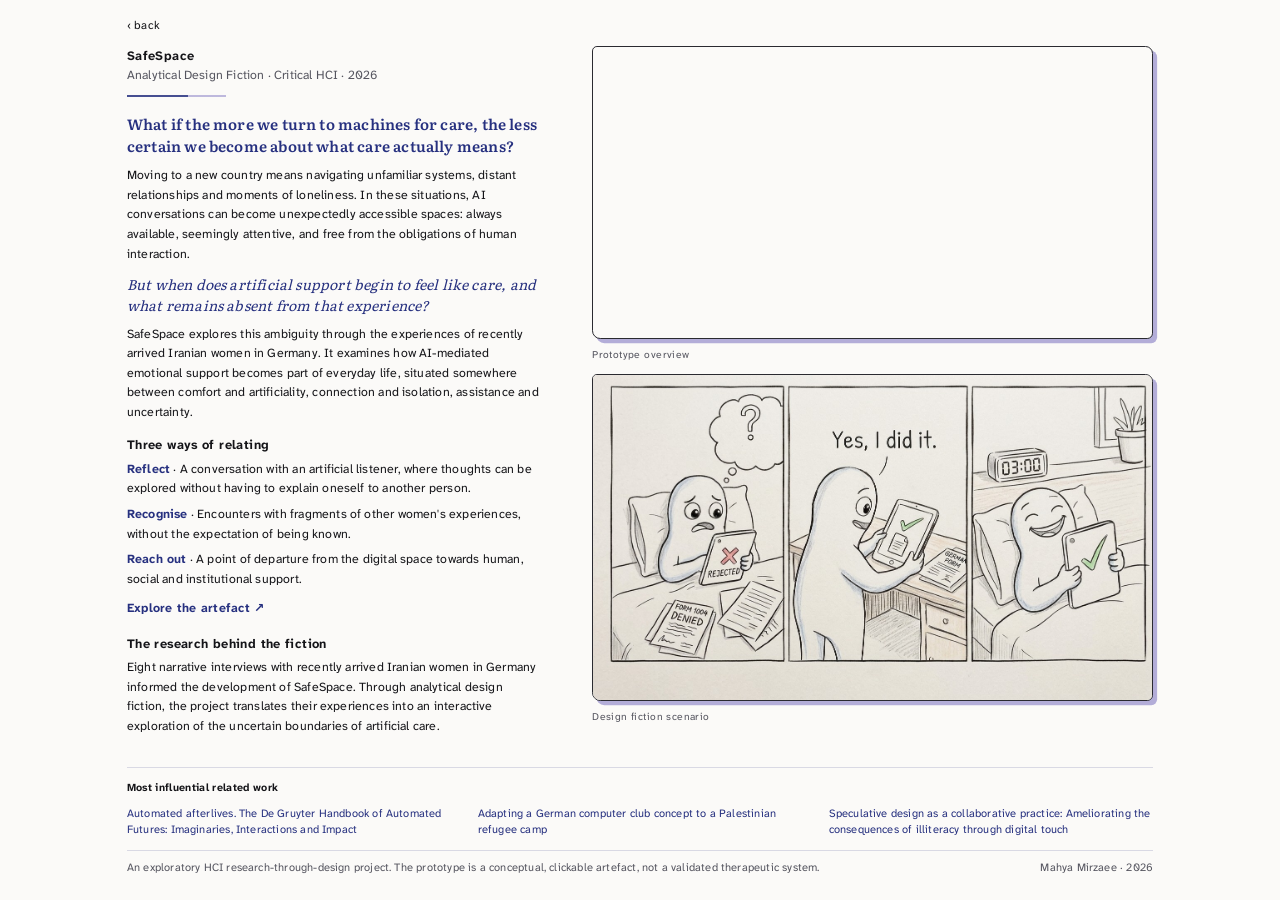
==== project.html @ 9c6891d4 "Back link goes to Design projects Co-Authored-By: Claude Opus 5.5 <noreply@anthropic.com>" ====
<!doctype html>
<html lang="en">
<head>
  <meta charset="utf-8">
  <meta name="viewport" content="width=device-width, initial-scale=1">
  <title>SafeSpace · Mahya Mirzaee</title>
  <meta name="description" content="SafeSpace: can a machine offer a sense of belonging without ever belonging to you? An analytical design fiction about AI-mediated care.">
  <meta name="theme-color" content="#fbfaf8">
  <link rel="stylesheet" href="project.css?v=14">
</head>
<body>
<div class="page">

  <nav class="top" aria-label="Site">
    <a href="https://mahyamirzaee.github.io/projects/">‹ back</a>
  </nav>

  <main>
  <!-- ===== Screen 1: text on the left, recording + two scenario pictures on the right ===== -->
  <section class="sheet" aria-labelledby="title">
    <div class="col">
      <h1 id="title">SafeSpace</h1>
      <p class="sub">Analytical Design Fiction · Critical HCI · 2026</p>
      <div class="thread" aria-hidden="true"></div>

      <p class="lead"><b>What if the more we turn to machines for care, the less certain we become about what care actually means?</b></p>
      <p>Moving to a new country means navigating unfamiliar systems, distant relationships and moments of loneliness. In these situations, AI conversations can become unexpectedly accessible spaces: always available, seemingly attentive, and free from the obligations of human interaction.</p>
      <p class="rq">But when does artificial support begin to feel like care, and what remains absent from that experience?</p>
      <p>SafeSpace explores this ambiguity through the experiences of recently arrived Iranian women in Germany. It examines how AI-mediated emotional support becomes part of everyday life, situated somewhere between comfort and artificiality, connection and isolation, assistance and uncertainty.</p>

      <h2>Three ways of relating</h2>
      <ol class="stages">
        <li><b>Reflect</b> · A conversation with an artificial listener, where thoughts can be explored without having to explain oneself to another person.</li>
        <li><b>Recognise</b> · Encounters with fragments of other women's experiences, without the expectation of being known.</li>
        <li><b>Reach out</b> · A point of departure from the digital space towards human, social and institutional support.</li>
      </ol>
      <a class="try" href="https://safespace-siegen.lovable.app/" target="_blank" rel="noopener">Explore the artefact ↗</a>

      <h2>The research behind the fiction</h2>
      <p>Eight narrative interviews with recently arrived Iranian women in Germany informed the development of SafeSpace. Through analytical design fiction, the project translates their experiences into an interactive exploration of the uncertain boundaries of artificial care.</p>
    </div>

    <!-- right side: the prototype overview video, and the scenario comic under it, in the same ink frame -->
    <div class="cluster pics">
      <figure>
        <!-- a silent video that loops like a GIF -->
        <div class="frame ink vid zoomable" data-cap="Prototype overview">
          <video src="video/prototype-overview.mp4" autoplay muted loop playsinline preload="auto" aria-label="Screen recording of the SafeSpace prototype: choosing a language, the home screen, Reflect, Stories and Find Support."></video>
        </div>
        <figcaption>Prototype overview</figcaption>
      </figure>
      <figure>
        <div class="frame ink comic zoomable" data-cap="Design fiction scenario">
          <img src="img/scenario-comic.jpg" alt="Three comic panels: a figure in bed reads 'Rejected' on a tablet next to a denied form; at a desk, with a German form, she says 'Yes, I did it.' as the tablet shows a check mark; at 03:00 in bed she smiles at the tablet's check mark.">
        </div>
        <figcaption>Design fiction scenario</figcaption>
      </figure>
    </div>
  </section>

  <section class="related related-plain" aria-labelledby="related-title">
    <h2 class="cluster-title" id="related-title">Most influential related work</h2>
    <ol>
      <li><a href="https://doi.org/10.1515/9783110792256-019" target="_blank" rel="noopener">Automated afterlives. The De Gruyter Handbook of Automated Futures: Imaginaries, Interactions and Impact</a></li>
      <li><a href="https://doi.org/10.1145/2631488.2631498" target="_blank" rel="noopener">Adapting a German computer club concept to a Palestinian refugee camp</a></li>
      <li><a href="https://doi.org/10.1145/3487917" target="_blank" rel="noopener">Speculative design as a collaborative practice: Ameliorating the consequences of illiteracy through digital touch</a></li>
    </ol>
  </section>
  </main>

  <footer class="foot">
    <span>An exploratory HCI research-through-design project. The prototype is a conceptual, clickable artefact, not a validated therapeutic system.</span>
    <span>Mahya Mirzaee · 2026</span>
  </footer>
</div>

<script>
  // Large view: click (or Enter) on a picture or video opens it big.
  // Close with a click anywhere, the × button, or Esc. Empty placeholders do nothing.
  (function () {
    var lb = document.createElement("div");
    lb.className = "lightbox";
    lb.hidden = true;
    lb.setAttribute("role", "dialog");
    lb.setAttribute("aria-modal", "true");
    lb.setAttribute("aria-label", "Large view");
    lb.innerHTML = '<button class="lb-close" type="button" aria-label="Close large view">×</button>' +
                   '<div class="lb-inner"></div><p class="lb-cap"></p>';
    document.body.appendChild(lb);
    var inner = lb.querySelector(".lb-inner");
    var cap = lb.querySelector(".lb-cap");
    var closeBtn = lb.querySelector(".lb-close");
    var opener = null;

    function open(tile) {
      var m = tile.querySelector("img, video");
      if (!m) return;
      var big;
      if (m.tagName === "VIDEO") {
        big = document.createElement("video");
        big.src = m.getAttribute("src");
        big.muted = true; big.loop = true; big.autoplay = true; big.playsInline = true; big.controls = true;
      } else {
        big = document.createElement("img");
        big.src = m.getAttribute("src");
        big.alt = m.getAttribute("alt") || "";
      }
      big.addEventListener("click", function (e) { e.stopPropagation(); });
      inner.replaceChildren(big);
      cap.textContent = tile.getAttribute("data-cap") || "";
      opener = tile;
      lb.hidden = false;
      document.documentElement.style.overflow = "hidden";
      closeBtn.focus();
    }
    function close() {
      if (lb.hidden) return;
      lb.hidden = true;
      inner.replaceChildren();
      document.documentElement.style.overflow = "";
      if (opener) opener.focus();
    }

    document.querySelectorAll(".zoomable").forEach(function (tile) {
      tile.tabIndex = 0;
      tile.setAttribute("role", "button");
      tile.setAttribute("aria-label", "Open large view");
      tile.addEventListener("click", function () { open(tile); });
      tile.addEventListener("keydown", function (e) {
        if (e.key === "Enter" || e.key === " ") { e.preventDefault(); open(tile); }
      });
    });
    lb.addEventListener("click", close);
    closeBtn.addEventListener("click", function (e) { e.stopPropagation(); close(); });
    document.addEventListener("keydown", function (e) { if (e.key === "Escape") close(); });
  })();
</script>
</body>
</html>
---- project.css ----
/* Project page foundation
   Same structure as the TACT page: two "screens" with a narrow text column
   beside a cluster of frames, a central statement, related work and a footer.
   Placeholders (dashed boxes, [square brackets]) are replaced with real content later. */

@font-face {
  font-family: "Literata";
  src: url("fonts/Literata.woff2") format("woff2");
  font-weight: 200 900;
  font-display: swap;
}
@font-face {
  font-family: "Atkinson Hyperlegible Next";
  src: url("fonts/AtkinsonHyperlegibleNext.woff2") format("woff2");
  font-weight: 200 800;
  font-display: swap;
}

:root {
  --paper: #fbfaf8;
  --ink: #141418;
  --soft: #55555f;
  --indigo: #26307f;
  --lilac: #b3add8;
  --rule: rgba(38, 48, 127, 0.16);
  --concept: #8a5a2b;
  --head: "Literata", Georgia, serif;
  --text: "Atkinson Hyperlegible Next", system-ui, sans-serif;
}

* { box-sizing: border-box; }
html { -webkit-text-size-adjust: 100%; }
body {
  margin: 0;
  background: var(--paper);
  color: var(--ink);
  font-family: var(--text);
  font-size: 15px;
  line-height: 1.58;
  letter-spacing: 0.015em;
}
a { color: inherit; text-underline-offset: 0.2em; text-decoration-thickness: 1px; }
a:focus-visible, button:focus-visible, .zoomable:focus-visible { outline: 2px solid var(--indigo); outline-offset: 2px; }
img, video { display: block; max-width: 100%; }
p { margin: 0 0 0.9em; }
figure { margin: 0; }

/* ---------- Page frame ---------- */
.page { max-width: 1340px; margin: 0 auto; padding: 28px 48px 24px; }
@media (min-width: 1000px) { .page { zoom: 0.825; } }   /* desktop shown at 82.5% */

.top { margin-bottom: 24px; font-size: 14px; }
.top a { text-decoration: none; }
.top a:hover { text-decoration: underline; }

/* one "screen": text column + cluster of frames */
.sheet {
  display: grid;
  grid-template-columns: minmax(0, 400px) minmax(0, 1fr);
  gap: clamp(40px, 5vw, 88px);
  align-items: start;
}
.sheet > .cluster { display: grid; gap: 16px; justify-self: end; width: 100%; max-width: 680px; }

/* ---------- Text column ---------- */
.col h1, .col h2, .cluster-title {
  margin: 0;
  font-family: var(--text);
  font-size: 15.5px;
  font-weight: 700;
  letter-spacing: 0.03em;
}
.col h2 { margin-top: 1.3em; }
.col h2:first-child { margin-top: 0; }
.col h2 + p, .col h2 + ol { margin-top: 0.35em; }
.sub { margin: 0 0 1.1em; color: var(--soft); }

/* the thread line under the title: one indigo thread with a short lilac stretch (not a weave) */
.thread {
  width: 120px;
  height: 3px;
  margin: 0 0 1.4em;
  background: linear-gradient(90deg, var(--indigo) 0 62%, var(--lilac) 62% 100%);
  opacity: 0.85;
}

.lead { font-family: var(--head); font-size: 18px; line-height: 1.45; color: var(--indigo); }
.rq { font-family: var(--head); font-style: italic; font-size: 17px; line-height: 1.5; color: var(--indigo); }
.stages { list-style: none; margin: 0.4em 0 0; padding: 0; }
.stages li { margin-bottom: 0.8em; }
.small { font-size: 14px; color: var(--soft); }

ol.qs { margin: 0; padding-left: 1.3em; }
ol.qs li { margin-bottom: 0.7em; padding-left: 0.2em; }
.qs b { font-weight: 700; }

/* ---------- Labels: staged / speculative ---------- */
.note {
  font-size: 11.5px;
  letter-spacing: 0.08em;
  text-transform: uppercase;
  color: var(--indigo);
}
.note.concept { color: var(--concept); }
figcaption, .mosaic-caption { margin: 8px 0 0; font-size: 12.5px; line-height: 1.5; color: var(--soft); }

/* ---------- Frames and placeholders ---------- */
.frame { position: relative; overflow: hidden; background: #fff; outline: 1px solid var(--rule); outline-offset: -1px; }
.frame img, .frame video { width: 100%; height: 100%; object-fit: cover; }
.r32 { aspect-ratio: 3 / 2; width: 100%; }
.r43 { aspect-ratio: 4 / 3; }

.placeholder {
  display: flex;
  align-items: center;
  justify-content: center;
  padding: 12px;
  text-align: center;
  font-size: 13px;
  color: var(--soft);
  background: #f3f1f6;
  outline: 1px dashed rgba(20, 20, 24, 0.28);
  outline-offset: -1px;
}

/* ---------- Slideshow: a quiet fade between screen captures ---------- */
.slides .slide { position: absolute; inset: 0; width: 100%; height: 100%; opacity: 0; transition: opacity 900ms ease; }
.slides .slide.on { opacity: 1; z-index: 1; }
@media (prefers-reduced-motion: reduce) { .slides .slide { transition: none; } }

.slidebar { display: flex; justify-content: space-between; align-items: baseline; gap: 16px; margin-top: 6px; }
.try { color: var(--indigo); font-weight: 700; font-size: 15px; letter-spacing: 0.02em; text-decoration: none; white-space: nowrap; }
.try:hover { text-decoration: underline; text-underline-offset: 0.25em; }
.controls { display: flex; align-items: center; gap: 4px; flex-shrink: 0; font-size: 14px; }
.controls button { border: 0; background: none; padding: 6px 9px; font: inherit; color: var(--ink); cursor: pointer; }
.controls .count { min-width: 2.6em; text-align: center; font-variant-numeric: tabular-nums; }

/* ---------- Prototype in use: a mosaic of tiles ---------- */
.in-use .cluster-title { margin: 0 0 6px; font-size: 13px; }
.mosaic { display: grid; grid-template-columns: repeat(6, 1fr); grid-auto-rows: 58px; gap: 8px; }
.tile { position: relative; overflow: hidden; background: #ece9f1; }
.tile img, .tile video { width: 100%; height: 100%; object-fit: cover; }
.t-a { grid-column: 1 / 5; grid-row: 1 / 6; }   /* large */
.t-b { grid-column: 5 / 7; grid-row: 1 / 3; }   /* small, top */
.t-c { grid-column: 5 / 7; grid-row: 3 / 6; }   /* small, bottom */
.tile-label {
  position: absolute; left: 6px; bottom: 6px;
  padding: 2px 7px; border-radius: 3px;
  background: rgba(251, 250, 248, 0.88);
  font-size: 10.5px; letter-spacing: 0.03em; color: var(--indigo);
  pointer-events: none;
}

/* hover: a tile grows a little; click: it opens large */
.zoomable { cursor: zoom-in; transition: transform 350ms ease, box-shadow 350ms ease; }
.zoomable:hover, .zoomable:focus-visible { transform: scale(1.05); z-index: 2; box-shadow: 0 10px 28px rgba(20, 20, 24, 0.18); }
.frame.zoomable:hover { transform: scale(1.02); }
@media (prefers-reduced-motion: reduce) { .zoomable, .zoomable:hover { transition: none; transform: none; } }

/* ---------- Central statement ---------- */
.statement { margin: 56px 0 8px; padding: 72px 0 80px; border-top: 1px solid var(--rule); text-align: center; }
.statement-label { margin: 0 0 22px; font-size: 12px; letter-spacing: 0.12em; text-transform: uppercase; color: var(--soft); }
.statement blockquote {
  margin: 0 auto;
  max-width: 24ch;
  font-family: var(--head);
  font-size: clamp(26px, 3.2vw, 40px);
  line-height: 1.3;
  color: var(--indigo);
}
.statement blockquote::after {
  content: "";
  display: block;
  width: 120px; height: 3px;
  margin: 30px auto 0;
  background: linear-gradient(90deg, var(--indigo) 0 62%, var(--lilac) 62% 100%);
  opacity: 0.7;
}
@media (min-width: 1000px) {
  .statement blockquote { max-width: none; white-space: nowrap; font-size: clamp(22px, 2.1vw, 32px); }
}

/* ---------- Screen 2: future direction ---------- */
.future h2 { margin-top: 0; }
.intention {
  margin: 14px 0 4px;
  padding-left: 14px;
  border-left: 2px solid var(--lilac);
  font-family: var(--head); font-style: italic; font-size: 16.5px; line-height: 1.45; color: var(--indigo);
}
.intention span {
  display: block; margin-bottom: 2px;
  font-family: var(--text); font-style: normal; font-size: 12px; font-weight: 700; letter-spacing: 0.04em; color: var(--ink);
}

/* ---------- Related work: one row across the page ---------- */
.related { margin-top: 44px; padding-top: 18px; border-top: 1px solid var(--rule); }
.related .cluster-title { margin: 0 0 12px; font-size: 13px; }
.related ol { display: grid; grid-template-columns: repeat(3, 1fr); gap: 32px; margin: 0; padding: 0; list-style: none; counter-reset: rw; }
.related li { counter-increment: rw; font-size: 13.5px; line-height: 1.45; }
.related li::before { content: counter(rw); display: block; margin-bottom: 4px; font-size: 11px; color: var(--soft); }
.related a { color: var(--indigo); text-decoration: none; }
.related a:hover { text-decoration: underline; }

/* ---------- Footer ---------- */
.foot {
  margin-top: 36px; padding-top: 14px;
  border-top: 1px solid var(--rule);
  display: flex; justify-content: space-between; flex-wrap: wrap; gap: 10px;
  font-size: 13.5px; color: var(--soft);
}

/* ---------- Large view ---------- */
.lightbox {
  position: fixed; inset: 0; z-index: 50;
  display: flex; flex-direction: column; align-items: center; justify-content: center; gap: 14px;
  padding: 48px 24px 32px;
  background: rgba(251, 250, 248, 0.97);
  cursor: zoom-out;
}
.lightbox[hidden] { display: none; }
.lb-inner { max-width: min(1200px, 92vw); max-height: 80vh; display: flex; }
.lb-inner img, .lb-inner video { max-width: 100%; max-height: 80vh; object-fit: contain; box-shadow: 0 12px 40px rgba(20, 20, 24, 0.18); cursor: default; }
.lb-cap { margin: 0; text-align: center; font-size: 14px; color: var(--soft); }
.lb-close { position: absolute; top: 14px; right: 18px; border: 0; background: none; font-size: 34px; line-height: 1; color: var(--indigo); cursor: pointer; }

/* ---------- Tablet and phone ---------- */
@media (max-width: 900px) {
  body { font-size: 16px; }
  .page { padding: 32px 24px 44px; }
  .top { margin-bottom: 40px; }
  .sheet { grid-template-columns: 1fr; gap: 28px; }
  .sheet > .cluster { justify-self: stretch; max-width: none; }
  .statement { margin-top: 48px; padding: 48px 0 56px; }
}
@media (max-width: 760px) { .related ol { grid-template-columns: 1fr; gap: 14px; } }
@media (max-width: 480px) {
  .page { padding: 28px 16px 40px; }
  .mosaic { grid-auto-rows: 40px; gap: 6px; }
  .slidebar { flex-wrap: wrap; }
}

/* ---------- SafeSpace layout: recording on top, two scenario pictures under it ---------- */
.rec video { object-fit: contain; background: #f3f1f6; }   /* a phone-shaped recording sits centred, not cropped */
/* temporary app screenshots: phone screens shown whole on a soft background */
.strip { display: flex; justify-content: center; gap: 4%; padding: 3% 4%; background: #efede8; }
.strip img { width: auto; height: 100%; max-width: 30%; object-fit: contain; box-shadow: 0 4px 16px rgba(20, 20, 24, 0.12); border-radius: 6px; }
.shot { background: #efede8; }
.shot img { object-fit: contain; padding: 4%; }

/* the whole first screen fits the window: the pictures shrink with the window height */
@media (min-width: 901px) {
  .page { padding-top: 20px; }
  .top { margin-bottom: 14px; }
  .sheet > .cluster.pics {
    grid-template-columns: 1fr 1fr;
    grid-template-rows: 3fr 2fr;
    gap: 12px;
    height: calc((100vh - 90px) / 0.825);   /* /0.825 undoes the desktop zoom */
    max-height: 820px;
  }
  .pics .rec { grid-column: 1 / 3; }
  .sheet .col h2 { margin-top: 1em; }
  .sheet .col .stages li { margin-bottom: 0.5em; }
  .sheet .try { display: inline-block; margin-top: 4px; }
}
@media (max-width: 900px) {
  .pics { grid-template-columns: 1fr 1fr; gap: 8px; }
  .pics .rec { grid-column: 1 / 3; aspect-ratio: 3 / 2; }
  .pics .frame:not(.rec) { aspect-ratio: 4 / 3; }
}

/* half screen: three text columns side by side */
.three { display: grid; grid-template-columns: repeat(3, 1fr); gap: clamp(28px, 4vw, 64px); }
.three .col h2 { margin-top: 0; }

/* tighter statement so the whole page is about one and a half screens */
.statement { margin: 40px 0 0; padding: 44px 0 48px; }
.statement blockquote::after { margin-top: 22px; }
.related { margin-top: 32px; }
.foot { margin-top: 24px; }

@media (max-width: 900px) {
  .three { grid-template-columns: 1fr; gap: 8px; }
  .three .col h2 { margin-top: 1em; }
}
@media (max-width: 480px) { .pair { gap: 8px; } }

/* longer statement: let it wrap over two lines */
@media (min-width: 1000px) {
  .statement blockquote { white-space: normal; max-width: 40ch; font-size: clamp(22px, 2vw, 30px); }
}
.three .intention { margin-top: 6px; }

/* the longer intro text: a wider left column so it still fits in the first screen */
@media (min-width: 901px) {
  .sheet { grid-template-columns: minmax(0, 500px) minmax(0, 1fr); gap: clamp(32px, 4vw, 64px); }
  .sheet .col p { margin-bottom: 0.7em; }
  .sheet .col .lead { margin-bottom: 0.6em; }
}
@media (min-width: 901px) and (max-height: 700px) {
  .page { padding-top: 10px; }
  .top { margin-bottom: 6px; }
  .sheet .col h2 { margin-top: 0.8em; }
}

/* ---------- Right side v2: video + comic, stacked, in a light hand-drawn ink frame ---------- */
@media (min-width: 901px) {
  .sheet > .cluster.pics {
    display: flex; flex-direction: column; gap: 14px;
    height: auto; max-height: none;
    /* keep both frames inside the first screen: width follows the window height */
    width: 100%;
    max-width: min(680px, calc(((100vh - 40px) / 0.825 - 140px) / 1.11));
  }
}
@media (max-width: 900px) { .sheet > .cluster.pics { display: flex; flex-direction: column; gap: 14px; } }

/* the ink frame: a thin dark line like the comic's panels, slightly rounded, with a small playful lilac offset */
.frame.ink {
  outline: none;
  border: 1.6px solid #2a2a30;
  border-radius: 6px 9px 7px 10px;   /* a little uneven, like a hand-drawn box */
  box-shadow: 5px 5px 0 var(--lilac);
  background: #fbfaf8;
}
.vid { aspect-ratio: 1846 / 964; }              /* the recording's own shape: no blank bands */
.vid video { object-fit: cover; }
.comic { aspect-ratio: 1343 / 784; }
.comic img { object-fit: cover; }
.pics figcaption { margin-top: 9px; font-size: 12.5px; letter-spacing: 0.04em; color: var(--soft); }
.frame.ink.zoomable:hover { transform: rotate(-0.4deg) scale(1.01); }

/* text under the big statement */
.statement-text { max-width: 62ch; margin: 22px auto 0; color: var(--soft); font-size: 15px; }

/* ---------- Second part v2: compact, minimal, same columns as the first screen ---------- */
.second {
  display: grid;
  grid-template-columns: minmax(0, 500px) minmax(0, 1fr);
  gap: clamp(32px, 4vw, 64px);
  align-items: start;
  margin-top: 44px; padding-top: 30px;
  border-top: 1px solid var(--rule);
}
.second .col h2 { margin-top: 1.1em; }
.second .col h2:first-child { margin-top: 0; }
.second .col p { margin-bottom: 0.6em; }

/* the five tensions: two words pulled apart by a thin indigo-to-lilac thread, no numbers */
.tensions { width: 100%; max-width: 680px; justify-self: end; }
.tensions .cluster-title { margin: 0 0 10px; }
.tensions ul { list-style: none; margin: 0; padding: 0; }
.tensions li { padding: 11px 0 10px; border-bottom: 1px solid var(--rule); }
.tensions li:first-child { border-top: 1px solid var(--rule); }
.pull { display: flex; align-items: center; gap: 14px; margin: 0 0 3px; font-family: var(--head); font-size: 17px; color: var(--indigo); }
.pull span { white-space: nowrap; }
.pull i { flex: 1; height: 1.5px; min-width: 30px; background: linear-gradient(90deg, var(--indigo), var(--lilac)); opacity: 0.6; }
.tensions .q { margin: 0; font-size: 13.5px; color: var(--soft); }
.tension-note { margin: 12px 0 0; font-family: var(--head); font-style: italic; font-size: 14.5px; color: var(--indigo); }

.related { margin-top: 30px; }

@media (max-width: 900px) {
  .second { grid-template-columns: 1fr; gap: 28px; margin-top: 36px; }
  .tensions { justify-self: stretch; max-width: none; }
}
@media (max-width: 480px) {
  .pull { font-size: 15px; gap: 10px; }
  .pull span { white-space: normal; }
}

/* ---------- Second part v3: one short band, so the page needs almost no scrolling ---------- */
.second { margin-top: 26px; padding-top: 20px; }
.second .col p { margin: 0.35em 0 0; }
.tensions li, .tensions li:first-child { border: 0; }
.tensions ul { display: grid; grid-template-columns: 1fr 1fr; column-gap: 34px; row-gap: 4px; }
.tensions li.pull { padding: 3px 0; margin: 0; font-size: 15.5px; }
.lead b { font-weight: 600; }

.related-line { margin: 22px 0 0; font-size: 13px; color: var(--soft); }
.related-line span { margin-right: 10px; font-weight: 700; color: var(--ink); }
.related-line a { color: var(--indigo); text-decoration: none; }
.related-line a:hover { text-decoration: underline; }
.foot { margin-top: 14px; padding-top: 10px; }

@media (max-width: 480px) { .tensions ul { grid-template-columns: 1fr; } }

/* v13: all text in the left column; the explore link sits between the spaces and the research */
.sheet .col .try + h2 { margin-top: 1.2em; }
.stages li b { color: var(--indigo); }
.related-line { margin-top: 26px; padding-top: 14px; border-top: 1px solid var(--rule); }

/* related work: titles only, in one horizontal row, no numbers */
.related-plain { margin-top: 26px; padding-top: 14px; }
.related-plain li::before { content: none; }
.related-plain li { font-size: 13.5px; }
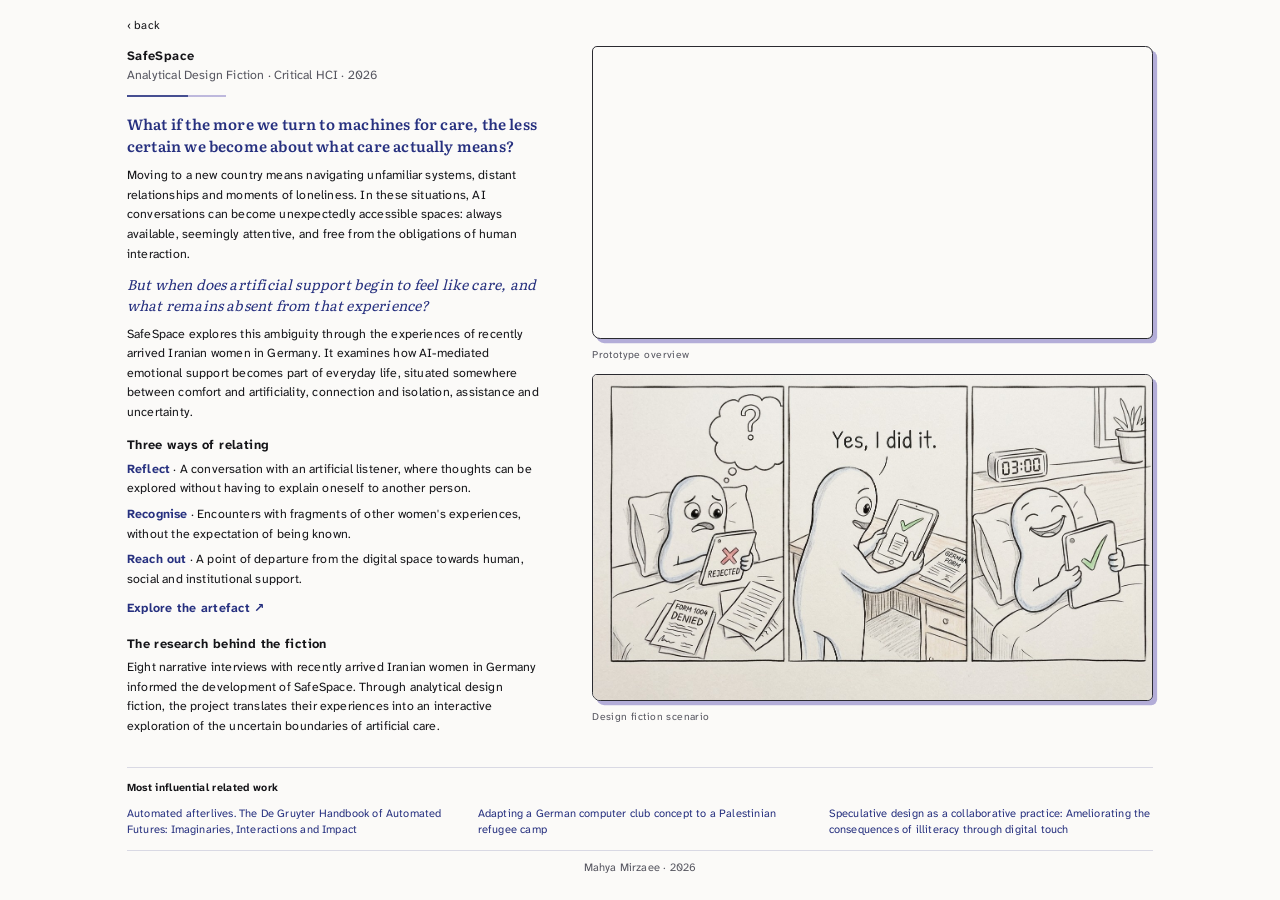
==== commit 2e37dc92: "Footer shows only the name, centred Co-Authored-By: Claude Opus 5.5 <noreply@anthropic.com>" ====
--- a/project.html
+++ b/project.html
@@ -6,7 +6,7 @@
   <title>SafeSpace · Mahya Mirzaee</title>
   <meta name="description" content="SafeSpace: can a machine offer a sense of belonging without ever belonging to you? An analytical design fiction about AI-mediated care.">
   <meta name="theme-color" content="#fbfaf8">
-  <link rel="stylesheet" href="project.css?v=14">
+  <link rel="stylesheet" href="project.css?v=15">
 </head>
 <body>
 <div class="page">
@@ -69,7 +69,6 @@
   </main>
 
   <footer class="foot">
-    <span>An exploratory HCI research-through-design project. The prototype is a conceptual, clickable artefact, not a validated therapeutic system.</span>
     <span>Mahya Mirzaee · 2026</span>
   </footer>
 </div>
--- a/project.css
+++ b/project.css
@@ -395,3 +395,6 @@
 .related-plain { margin-top: 26px; padding-top: 14px; }
 .related-plain li::before { content: none; }
 .related-plain li { font-size: 13.5px; }
+
+/* footer: only the name, centred */
+.foot { justify-content: center; }
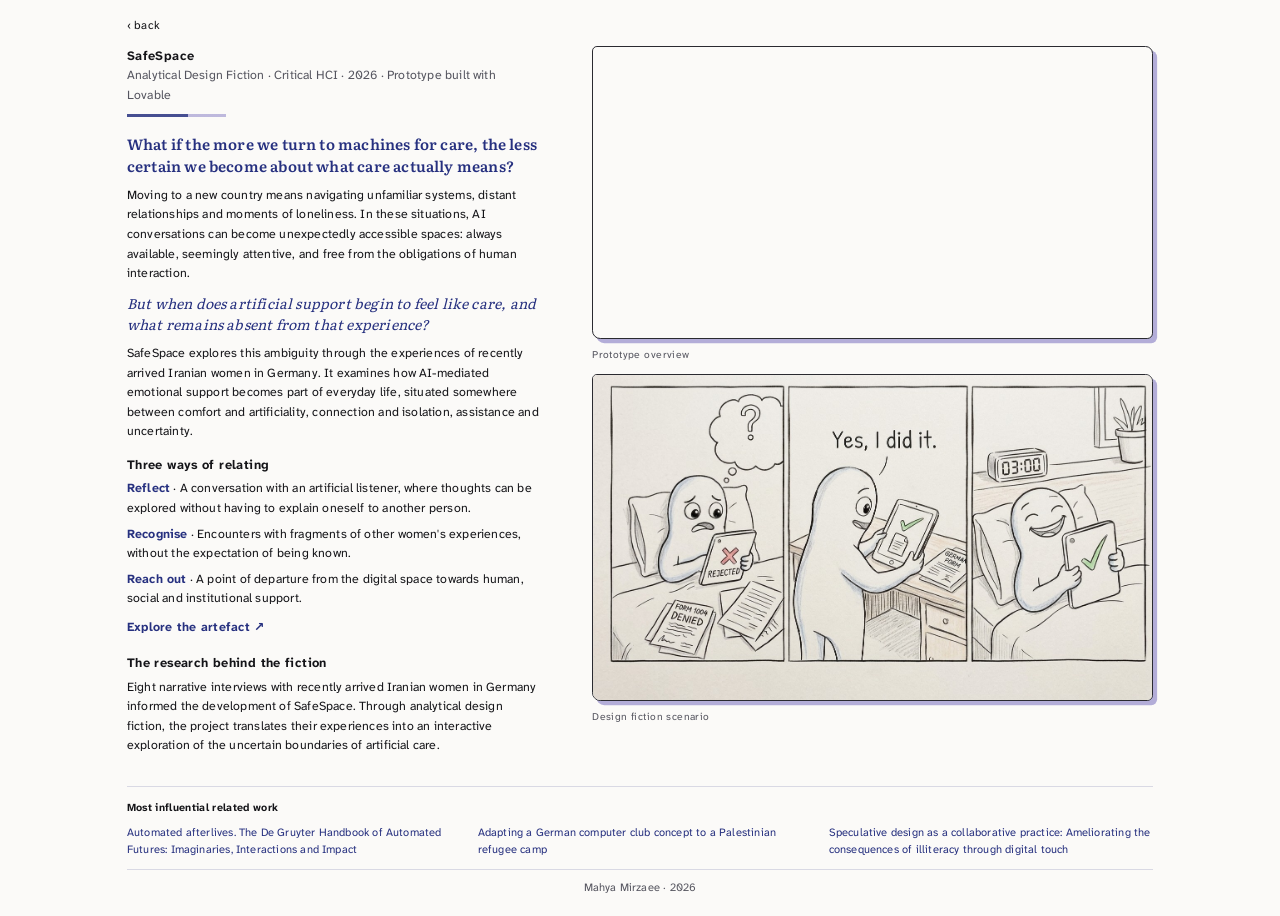
==== commit bfa655c9: "Mention the tool: prototype built with Lovable Co-Authored-By: Claude Opus 5.5 <noreply@anthropic.co" ====
--- a/project.html
+++ b/project.html
@@ -20,7 +20,7 @@
   <section class="sheet" aria-labelledby="title">
     <div class="col">
       <h1 id="title">SafeSpace</h1>
-      <p class="sub">Analytical Design Fiction · Critical HCI · 2026</p>
+      <p class="sub">Analytical Design Fiction · Critical HCI · 2026 · Prototype built with Lovable</p>
       <div class="thread" aria-hidden="true"></div>
 
       <p class="lead"><b>What if the more we turn to machines for care, the less certain we become about what care actually means?</b></p>
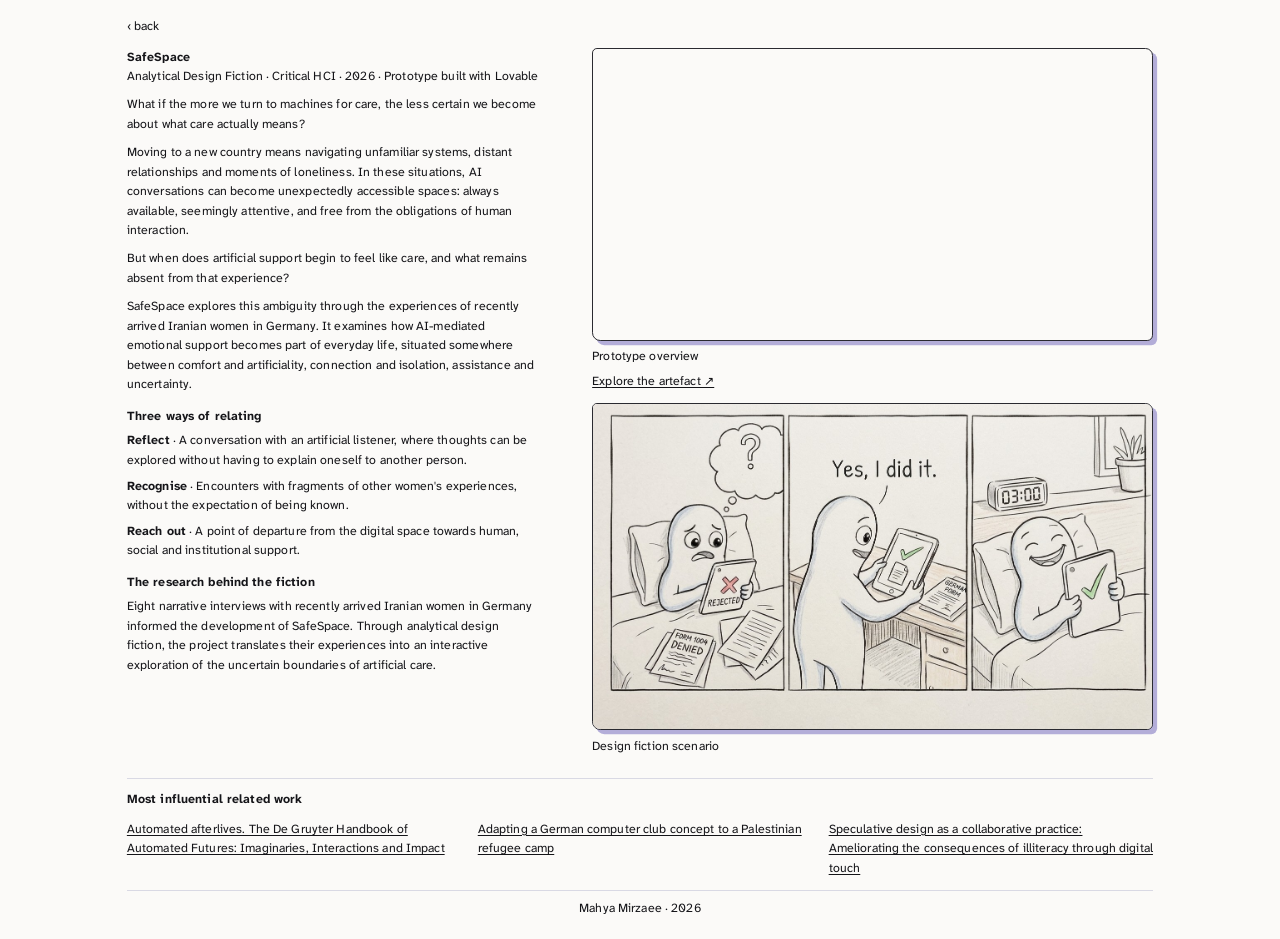
==== commit 50585f8b: "Plain text: one font, one size; explore link under the overview Co-Authored-By: Claude Opus 5.5 <nor" ====
--- a/project.html
+++ b/project.html
@@ -6,7 +6,7 @@
   <title>SafeSpace · Mahya Mirzaee</title>
   <meta name="description" content="SafeSpace: can a machine offer a sense of belonging without ever belonging to you? An analytical design fiction about AI-mediated care.">
   <meta name="theme-color" content="#fbfaf8">
-  <link rel="stylesheet" href="project.css?v=15">
+  <link rel="stylesheet" href="project.css?v=16">
 </head>
 <body>
 <div class="page">
@@ -21,11 +21,10 @@
     <div class="col">
       <h1 id="title">SafeSpace</h1>
       <p class="sub">Analytical Design Fiction · Critical HCI · 2026 · Prototype built with Lovable</p>
-      <div class="thread" aria-hidden="true"></div>
 
-      <p class="lead"><b>What if the more we turn to machines for care, the less certain we become about what care actually means?</b></p>
+      <p>What if the more we turn to machines for care, the less certain we become about what care actually means?</p>
       <p>Moving to a new country means navigating unfamiliar systems, distant relationships and moments of loneliness. In these situations, AI conversations can become unexpectedly accessible spaces: always available, seemingly attentive, and free from the obligations of human interaction.</p>
-      <p class="rq">But when does artificial support begin to feel like care, and what remains absent from that experience?</p>
+      <p>But when does artificial support begin to feel like care, and what remains absent from that experience?</p>
       <p>SafeSpace explores this ambiguity through the experiences of recently arrived Iranian women in Germany. It examines how AI-mediated emotional support becomes part of everyday life, situated somewhere between comfort and artificiality, connection and isolation, assistance and uncertainty.</p>
 
       <h2>Three ways of relating</h2>
@@ -34,7 +33,6 @@
         <li><b>Recognise</b> · Encounters with fragments of other women's experiences, without the expectation of being known.</li>
         <li><b>Reach out</b> · A point of departure from the digital space towards human, social and institutional support.</li>
       </ol>
-      <a class="try" href="https://safespace-siegen.lovable.app/" target="_blank" rel="noopener">Explore the artefact ↗</a>
 
       <h2>The research behind the fiction</h2>
       <p>Eight narrative interviews with recently arrived Iranian women in Germany informed the development of SafeSpace. Through analytical design fiction, the project translates their experiences into an interactive exploration of the uncertain boundaries of artificial care.</p>
@@ -48,6 +46,7 @@
           <video src="video/prototype-overview.mp4" autoplay muted loop playsinline preload="auto" aria-label="Screen recording of the SafeSpace prototype: choosing a language, the home screen, Reflect, Stories and Find Support."></video>
         </div>
         <figcaption>Prototype overview</figcaption>
+        <a class="try" href="https://safespace-siegen.lovable.app/" target="_blank" rel="noopener">Explore the artefact ↗</a>
       </figure>
       <figure>
         <div class="frame ink comic zoomable" data-cap="Design fiction scenario">
--- a/project.css
+++ b/project.css
@@ -398,3 +398,22 @@
 
 /* footer: only the name, centred */
 .foot { justify-content: center; }
+
+/* ---------- Plain text (14 Nov): one font, one size, one colour, no extra design ---------- */
+body, .page, .page p, .page li, .page h1, .page h2, .page .sub, .page figcaption,
+.page .try, .page a, .page .cluster-title, .page .foot, .page .top {
+  font-family: var(--text);
+  font-size: 15px;
+  font-style: normal;
+  letter-spacing: 0.01em;
+  line-height: 1.58;
+  color: var(--ink);
+}
+.page h1, .page h2, .page .cluster-title { font-weight: 700; }
+.page .sub { margin-bottom: 1.2em; }
+.page .stages li b { color: var(--ink); }
+.page a { text-decoration: underline; text-underline-offset: 0.2em; }
+.page .top a { text-decoration: none; }
+.page .try { display: inline-block; margin-top: 6px; font-weight: 400; }
+.page .pics figcaption { margin-top: 8px; letter-spacing: 0.01em; }
+.related-plain li { font-size: 15px; }
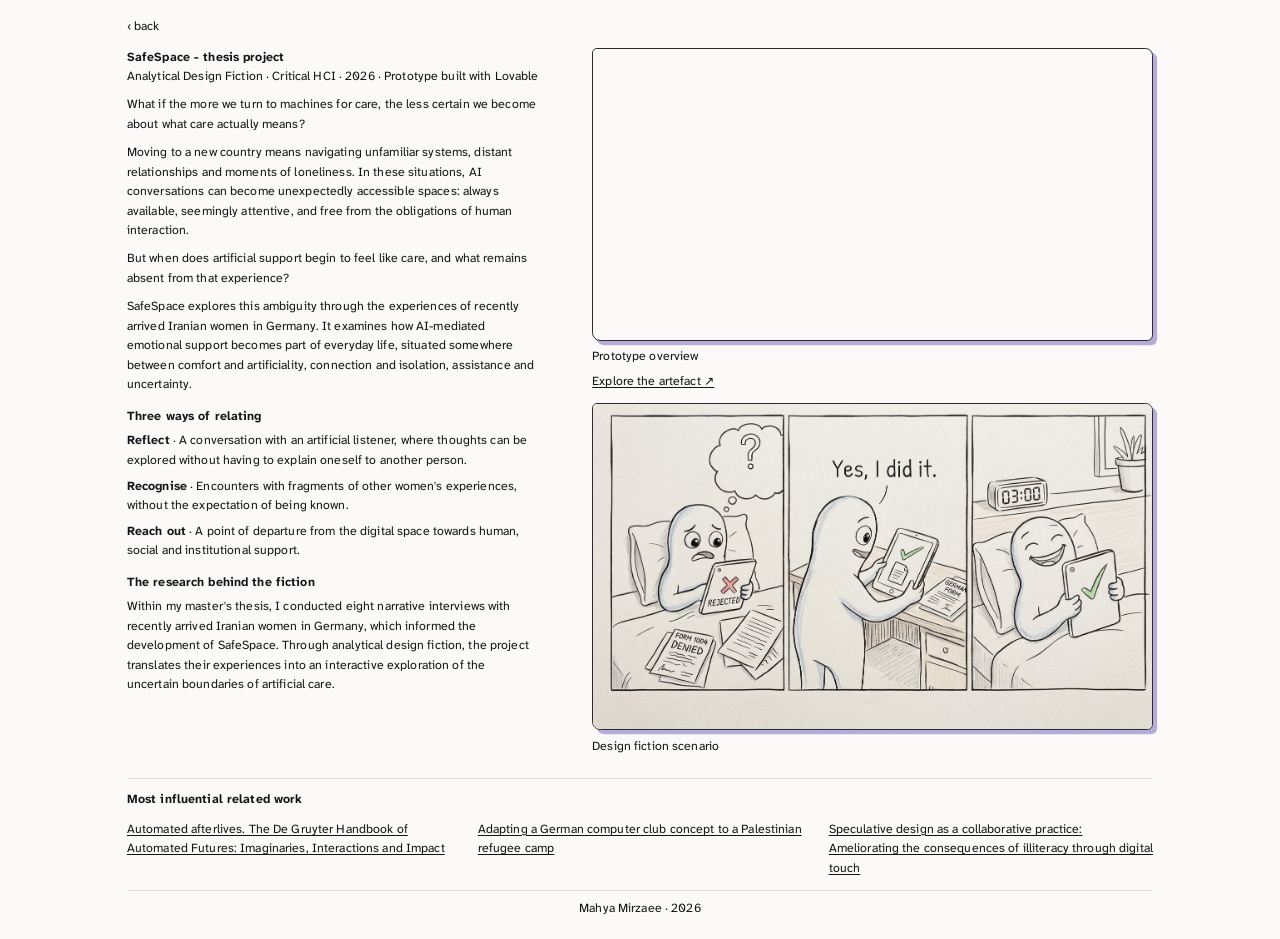
==== commit 5f41d676: "Thesis project title and research sentence Co-Authored-By: Claude Opus 5.5 <noreply@anthropic.com>" ====
--- a/project.html
+++ b/project.html
@@ -19,7 +19,7 @@
   <!-- ===== Screen 1: text on the left, recording + two scenario pictures on the right ===== -->
   <section class="sheet" aria-labelledby="title">
     <div class="col">
-      <h1 id="title">SafeSpace</h1>
+      <h1 id="title">SafeSpace - thesis project</h1>
       <p class="sub">Analytical Design Fiction · Critical HCI · 2026 · Prototype built with Lovable</p>
 
       <p>What if the more we turn to machines for care, the less certain we become about what care actually means?</p>
@@ -35,7 +35,7 @@
       </ol>
 
       <h2>The research behind the fiction</h2>
-      <p>Eight narrative interviews with recently arrived Iranian women in Germany informed the development of SafeSpace. Through analytical design fiction, the project translates their experiences into an interactive exploration of the uncertain boundaries of artificial care.</p>
+      <p>Within my master's thesis, I conducted eight narrative interviews with recently arrived Iranian women in Germany, which informed the development of SafeSpace. Through analytical design fiction, the project translates their experiences into an interactive exploration of the uncertain boundaries of artificial care.</p>
     </div>
 
     <!-- right side: the prototype overview video, and the scenario comic under it, in the same ink frame -->
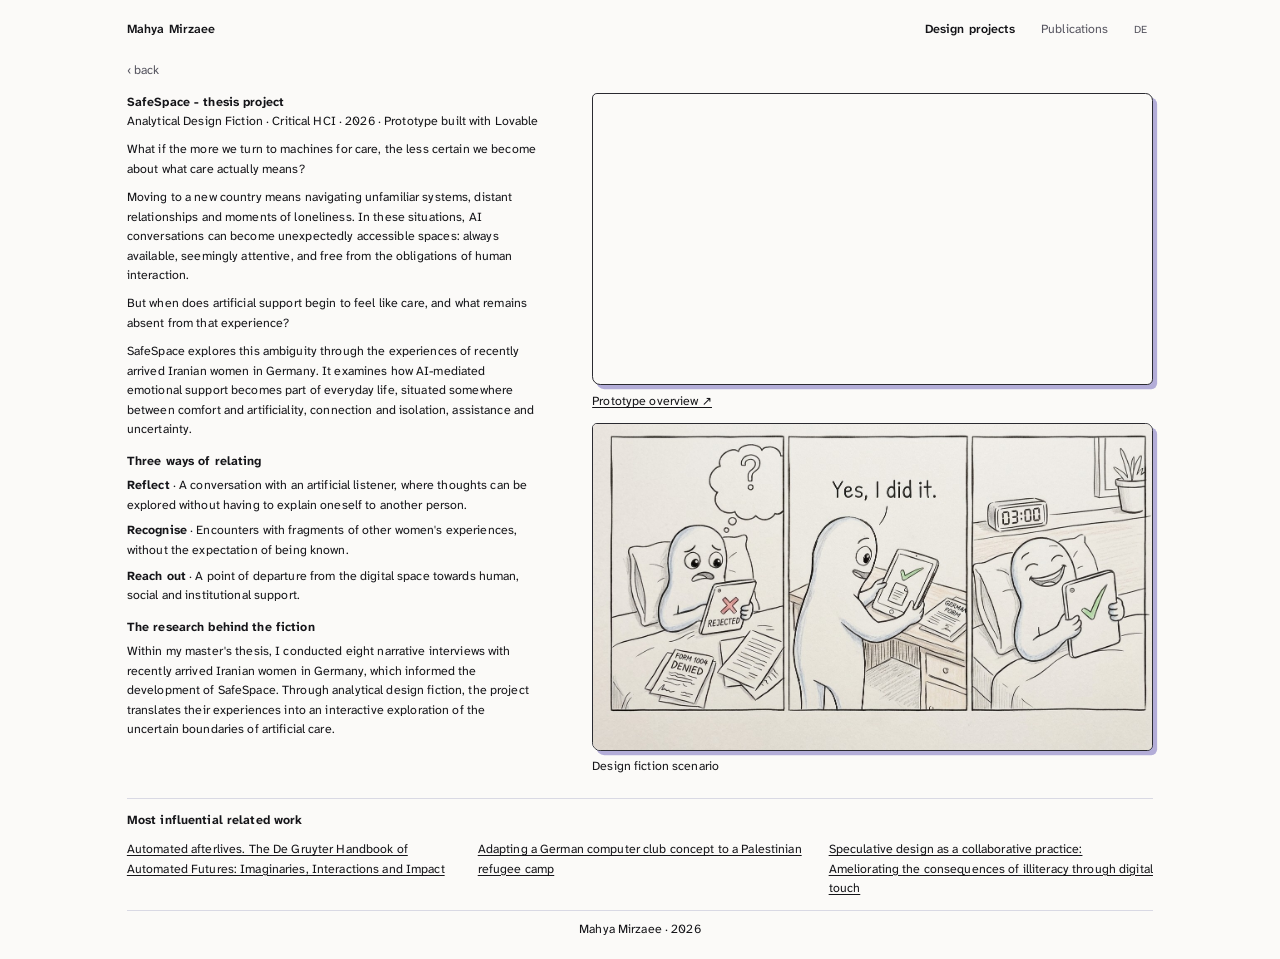
==== commit d72cd7fc: "Prototype overview caption is the link to the artefact Co-Authored-By: Claude Opus 5.5 <noreply@anth" ====
--- a/project.html
+++ b/project.html
@@ -7,11 +7,34 @@
   <meta name="description" content="SafeSpace: can a machine offer a sense of belonging without ever belonging to you? An analytical design fiction about AI-mediated care.">
   <meta name="theme-color" content="#fbfaf8">
   <link rel="stylesheet" href="project.css?v=16">
+<style id="site-bar">
+  /* same top bar as the portfolio (mahyamirzaee.github.io) */
+  .site-bar { display: flex; flex-wrap: wrap; align-items: baseline; gap: 12px 24px; padding: 4px 0 26px; font-family: "Atkinson Hyperlegible Next", system-ui, sans-serif; }
+  .site-bar .sb-name { margin-right: auto; font-size: 15px; font-weight: 600; color: #141418; text-decoration: none; }
+  .site-bar nav { display: flex; flex-wrap: wrap; gap: 6px 32px; }
+  .site-bar nav a { font-size: 15px; color: #55545f; text-decoration: none; }
+  .site-bar nav a[aria-current="page"] { color: #141418; font-weight: 600; }
+  .site-bar .sb-lang { font-size: 13px; color: #55545f; text-decoration: none; padding: 2px 7px; }
+  .site-bar a:hover { color: #26307f; }
+  /* one look for every back link */
+  .top { font-size: 14px; }
+  .top a { color: #55545f; text-decoration: none; }
+  .top a:hover { color: #141418; text-decoration: underline; }
+  @media (max-width: 640px) { .site-bar .sb-name { width: 100%; } }
+</style>
 </head>
 <body>
 <div class="page">
 
-  <nav class="top" aria-label="Site">
+  <header class="site-bar">
+    <a class="sb-name" href="https://mahyamirzaee.github.io/">Mahya Mirzaee</a>
+    <nav aria-label="Main">
+      <a href="https://mahyamirzaee.github.io/projects/" aria-current="page">Design projects</a>
+      <a href="https://mahyamirzaee.github.io/publications/">Publications</a>
+    </nav>
+    <a class="sb-lang" href="https://mahyamirzaee.github.io/de/projects/" lang="de" hreflang="de" aria-label="Deutsch">DE</a>
+  </header>
+  <nav class="top" aria-label="Back">
     <a href="https://mahyamirzaee.github.io/projects/">‹ back</a>
   </nav>
 
@@ -45,8 +68,7 @@
         <div class="frame ink vid zoomable" data-cap="Prototype overview">
           <video src="video/prototype-overview.mp4" autoplay muted loop playsinline preload="auto" aria-label="Screen recording of the SafeSpace prototype: choosing a language, the home screen, Reflect, Stories and Find Support."></video>
         </div>
-        <figcaption>Prototype overview</figcaption>
-        <a class="try" href="https://safespace-siegen.lovable.app/" target="_blank" rel="noopener">Explore the artefact ↗</a>
+        <figcaption><a href="https://safespace-siegen.lovable.app/" target="_blank" rel="noopener">Prototype overview ↗</a></figcaption>
       </figure>
       <figure>
         <div class="frame ink comic zoomable" data-cap="Design fiction scenario">
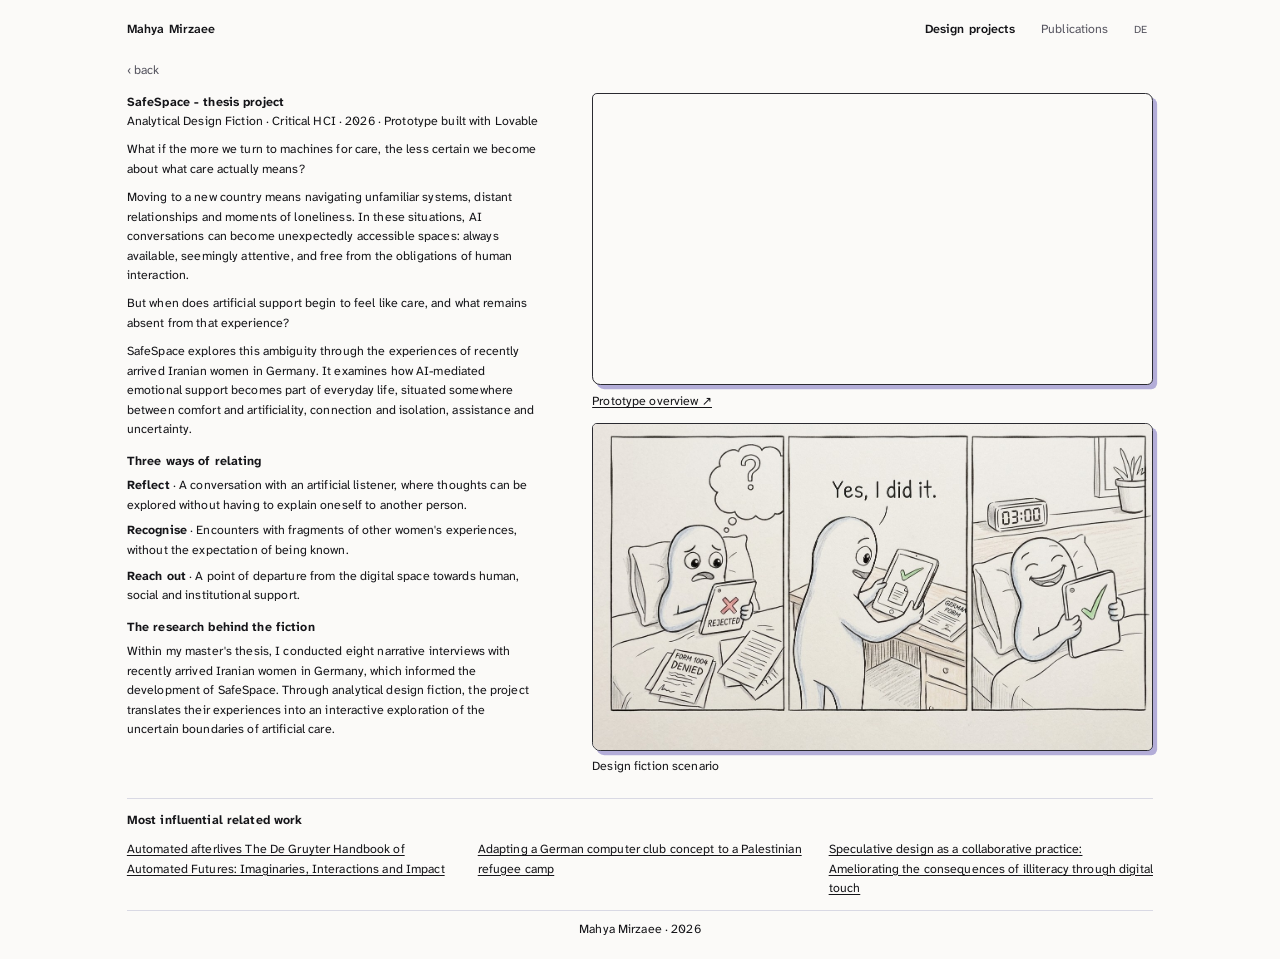
==== commit e4089e70: "Remove dot in first related-work title Co-Authored-By: Claude Opus 5.5 <noreply@anthropic.com>" ====
--- a/project.html
+++ b/project.html
@@ -82,7 +82,7 @@
   <section class="related related-plain" aria-labelledby="related-title">
     <h2 class="cluster-title" id="related-title">Most influential related work</h2>
     <ol>
-      <li><a href="https://doi.org/10.1515/9783110792256-019" target="_blank" rel="noopener">Automated afterlives. The De Gruyter Handbook of Automated Futures: Imaginaries, Interactions and Impact</a></li>
+      <li><a href="https://doi.org/10.1515/9783110792256-019" target="_blank" rel="noopener">Automated afterlives The De Gruyter Handbook of Automated Futures: Imaginaries, Interactions and Impact</a></li>
       <li><a href="https://doi.org/10.1145/2631488.2631498" target="_blank" rel="noopener">Adapting a German computer club concept to a Palestinian refugee camp</a></li>
       <li><a href="https://doi.org/10.1145/3487917" target="_blank" rel="noopener">Speculative design as a collaborative practice: Ameliorating the consequences of illiteracy through digital touch</a></li>
     </ol>
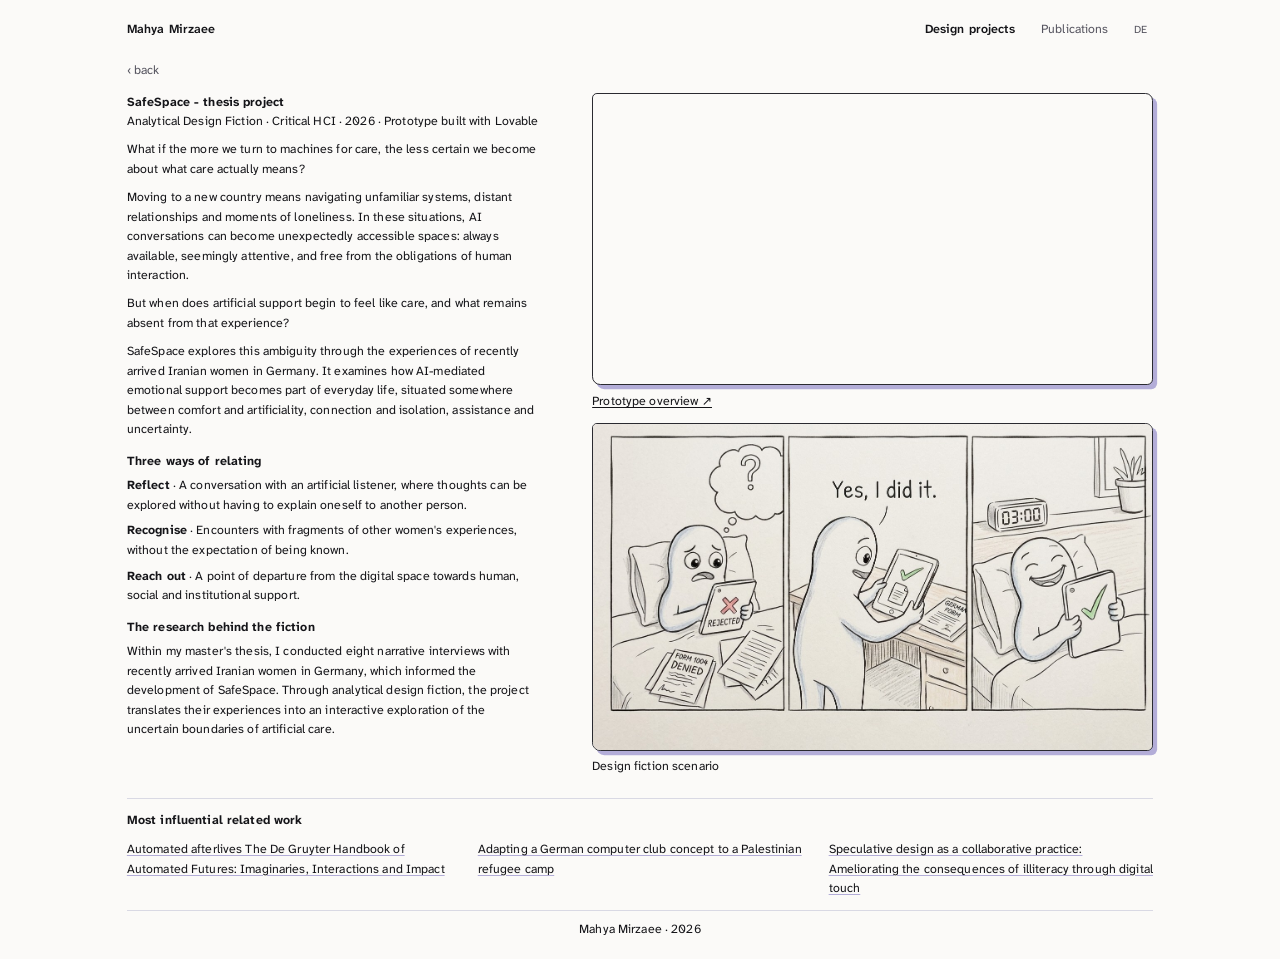
==== commit ec336903: "One underlined style for all reference links Co-Authored-By: Claude Opus 5.5 <noreply@anthropic.com>" ====
--- a/project.html
+++ b/project.html
@@ -20,6 +20,9 @@
   .top { font-size: 14px; }
   .top a { color: #55545f; text-decoration: none; }
   .top a:hover { color: #141418; text-decoration: underline; }
+  /* one look for every reference link (Most influential related work) */
+  .related li a { color: #141418; font-size: 15px; line-height: 1.45; text-decoration: underline; text-decoration-color: #b3add8; text-decoration-thickness: 1px; text-underline-offset: 0.2em; }
+  .related li a:hover { color: #26307f; text-decoration-color: #26307f; }
   @media (max-width: 640px) { .site-bar .sb-name { width: 100%; } }
 </style>
 </head>
